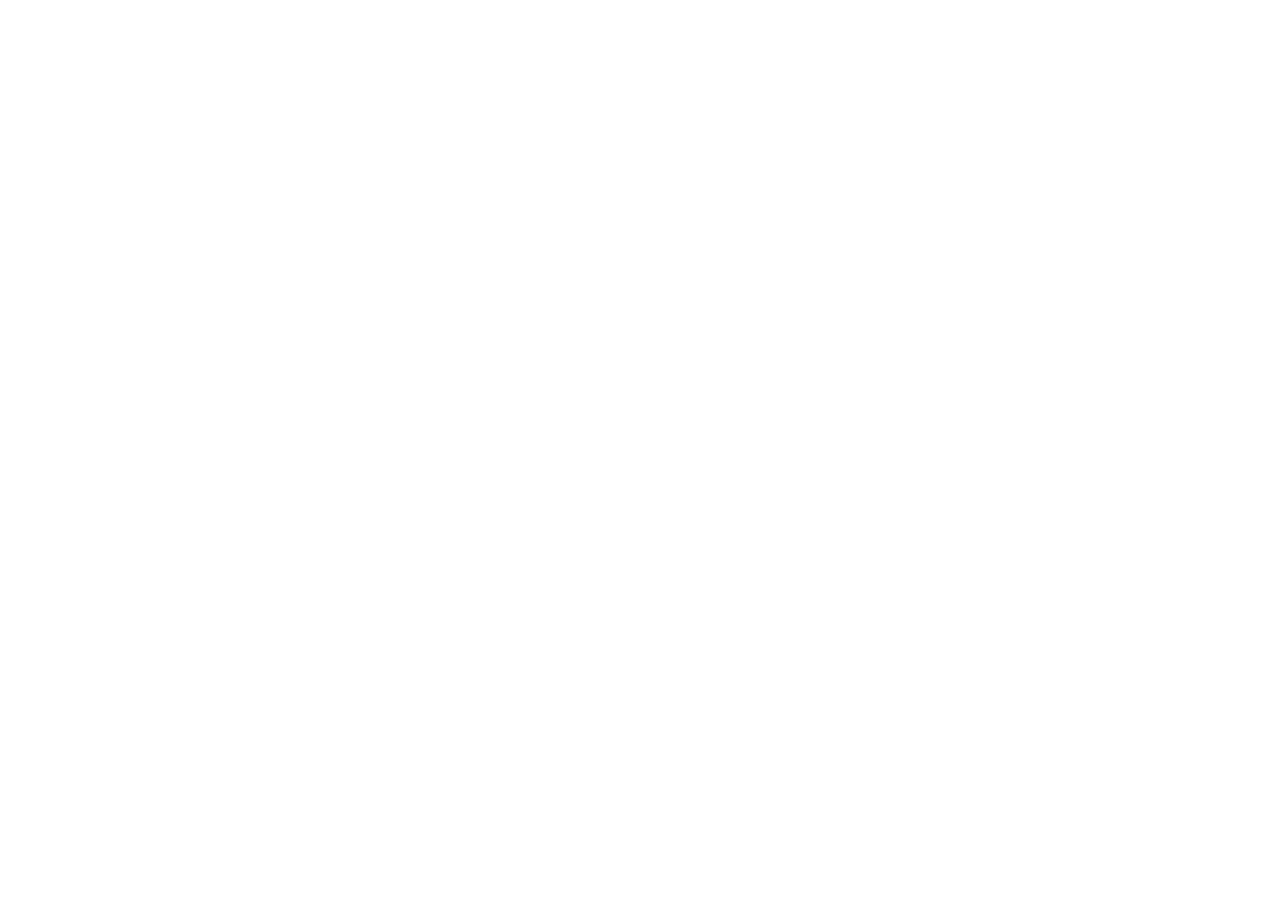
==== css/2023-12-19-measurement-units/index.html @ d3862ad3 "Add measurement units web page" ====
<!DOCTYPE html>
<html lang="tr">
  <head>
    <meta charset="UTF-8" />
    <meta name="viewport" content="width=device-width, initial-scale=1.0" />
    <meta name="description" content="Java-11" />

    <title>Css ölçü birimleri</title>

    <!-- favicon 256px * 256px-->
    <link rel="icon" href="./images/logo-red.svg" />

    <link rel="stylesheet" href="./styles/reset.css" />

    <link rel="stylesheet" href="./styles/main.css" />

    <!-- font ailesi kullan roboto mono -->

    <!-- fontawesome cdn linki kullan  -->
  </head>
  <body></body>
</html>
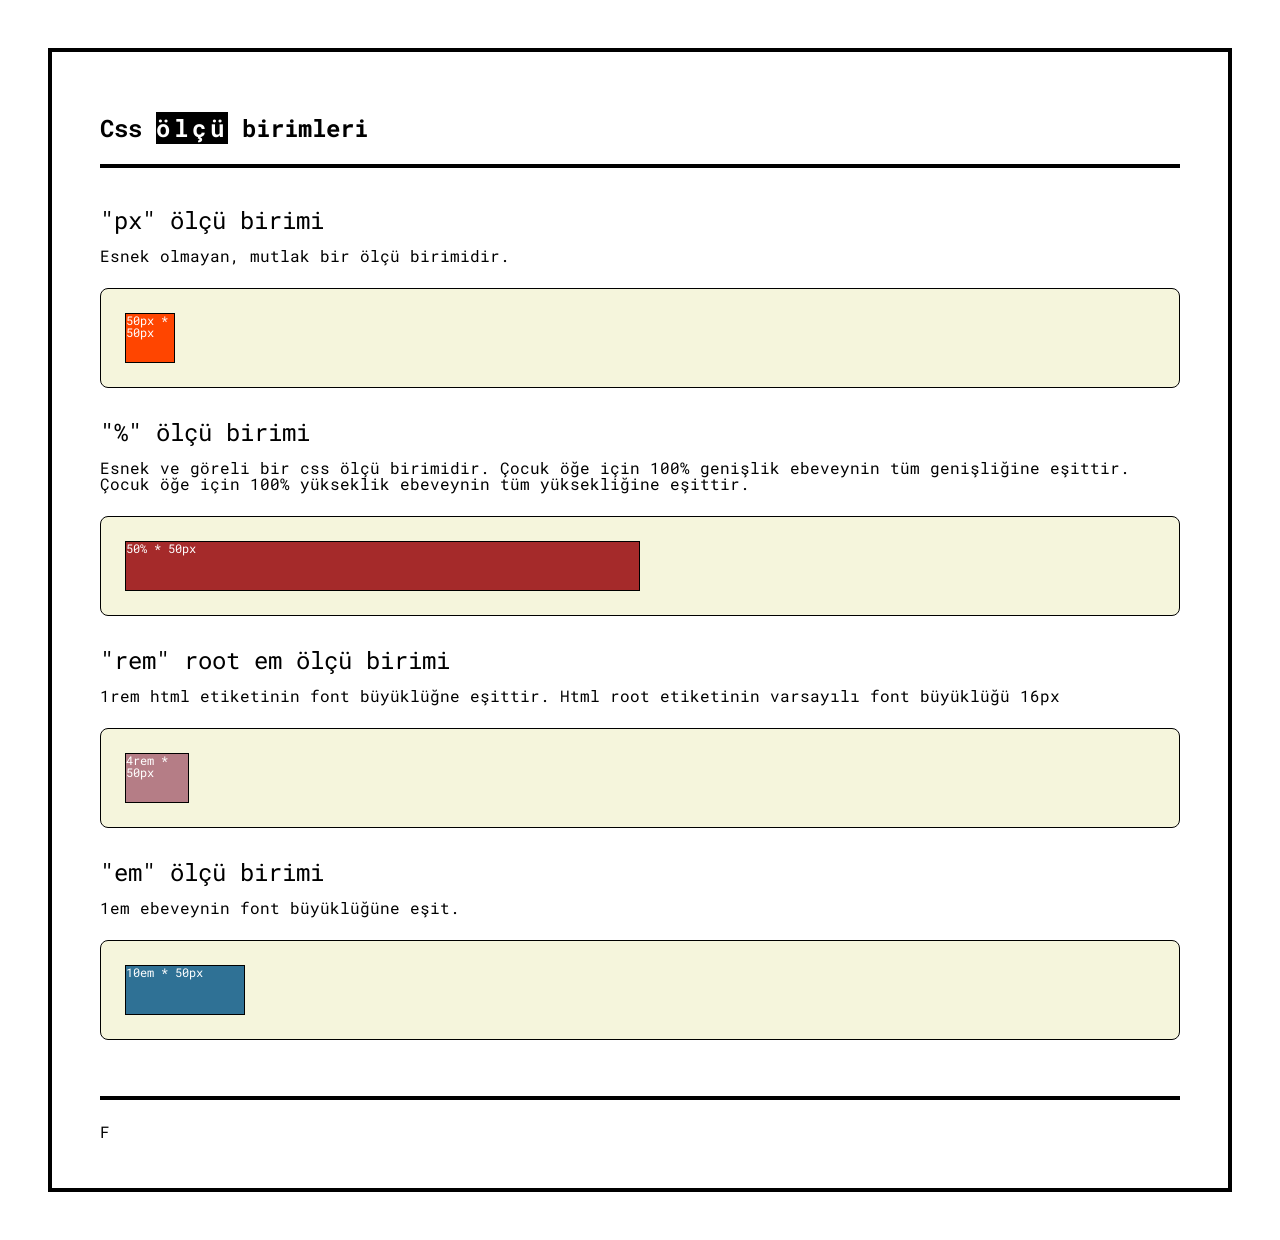
==== commit 5492df3f: "Refine files" ====
--- a/css/2023-12-19-measurement-units/index.html
+++ b/css/2023-12-19-measurement-units/index.html
@@ -15,8 +15,77 @@
     <link rel="stylesheet" href="./styles/main.css" />
 
     <!-- font ailesi kullan roboto mono -->
+    <link rel="preconnect" href="https://fonts.googleapis.com" />
+    <link rel="preconnect" href="https://fonts.gstatic.com" crossorigin />
+    <link
+      href="https://fonts.googleapis.com/css2?family=Roboto+Mono:wght@100;400;700&display=swap"
+      rel="stylesheet"
+    />
 
     <!-- fontawesome cdn linki kullan  -->
+    <link
+      rel="stylesheet"
+      href="https://cdnjs.cloudflare.com/ajax/libs/font-awesome/6.5.1/css/all.min.css"
+      integrity="sha512-DTOQO9RWCH3ppGqcWaEA1BIZOC6xxalwEsw9c2QQeAIftl+Vegovlnee1c9QX4TctnWMn13TZye+giMm8e2LwA=="
+      crossorigin="anonymous"
+      referrerpolicy="no-referrer"
+    />
   </head>
-  <body></body>
+  <body>
+    <div id="root">
+      <header>
+        <h1 class="logo">Css <span>ölçü</span> birimleri</h1>
+      </header>
+
+      <main>
+        <section>
+          <h1>"px" ölçü birimi</h1>
+          <p>Esnek olmayan, mutlak bir ölçü birimidir.</p>
+
+          <div class="container">
+            <div class="box">50px * 50px</div>
+          </div>
+        </section>
+
+        <section>
+          <h1>"%" ölçü birimi</h1>
+          <p>
+            Esnek ve göreli bir css ölçü birimidir. Çocuk öğe için 100% genişlik
+            ebeveynin tüm genişliğine eşittir. Çocuk öğe için 100% yükseklik
+            ebeveynin tüm yüksekliğine eşittir.
+          </p>
+
+          <div class="container">
+            <div class="box box-type-2">50% * 50px</div>
+          </div>
+        </section>
+
+        <section>
+          <h1>"rem" root em ölçü birimi</h1>
+          <p>
+            1rem html etiketinin font büyüklüğne eşittir. Html root etiketinin
+            varsayılı font büyüklüğü 16px
+          </p>
+
+          <div class="container">
+            <div class="box box-type-3">4rem * 50px</div>
+          </div>
+        </section>
+
+        <section>
+          <h1>"em" ölçü birimi</h1>
+          <p>1em ebeveynin font büyüklüğüne eşit.</p>
+
+          <div class="container">
+            <div class="box box-type-4">10em * 50px</div>
+          </div>
+        </section>
+
+        <!--  vw, vh araştırıp kod olarak buraya ekleyiniz... -->
+        
+      </main>
+
+      <footer>F</footer>
+    </div>
+  </body>
 </html>
--- a/css/2023-12-19-measurement-units/styles/main.css
+++ b/css/2023-12-19-measurement-units/styles/main.css
@@ -0,0 +1,90 @@
+*{
+    box-sizing: border-box;
+}
+
+
+
+
+body{
+    
+    font-family: 'Roboto Mono', monospace;
+}
+
+
+h1{
+    font-size:24px;
+    margin:16px 0;
+}
+
+#root{
+    border:4px solid black;
+    margin:48px;
+    padding:48px;
+    
+}
+#root > header{
+    
+    margin-bottom:24px;
+}
+main{
+    border-top:4px solid black;
+    border-bottom:4px solid black;
+    margin-top:24px;
+    margin-bottom:24px;
+    padding:24px 0;
+}
+
+main > section > .container{
+    border:1px solid black;
+    background-color: beige;
+    border-radius: 8px;
+    padding:24px;
+    margin:24px 0 32px;
+}
+
+main > section > .container > .box{
+    border:1px solid black;
+    width:50px;
+    height:50px;
+    background-color:orangered;
+    color:white;
+    font-size:12px;
+}
+
+main > section > .container > .box-type-2{
+    width:50%;
+    background-color: brown;
+}
+
+main > section > .container > .box-type-3{
+    width:4rem; /* 4 * 16px */
+    background-color: rgb(181, 125, 134);
+}
+
+main > section > .container > .box-type-4{
+    width:10em;
+    background-color: rgb(47, 113, 149);
+}
+
+#root > footer{
+
+   
+    margin-top:24px;
+}
+
+
+/* *** components *** */
+
+
+/* logo */
+.logo{
+    font-weight: 700;
+    font-size:24px;
+}
+.logo span{
+    background-color:black;
+    color:white;
+    letter-spacing: 4px;
+}
+
+
